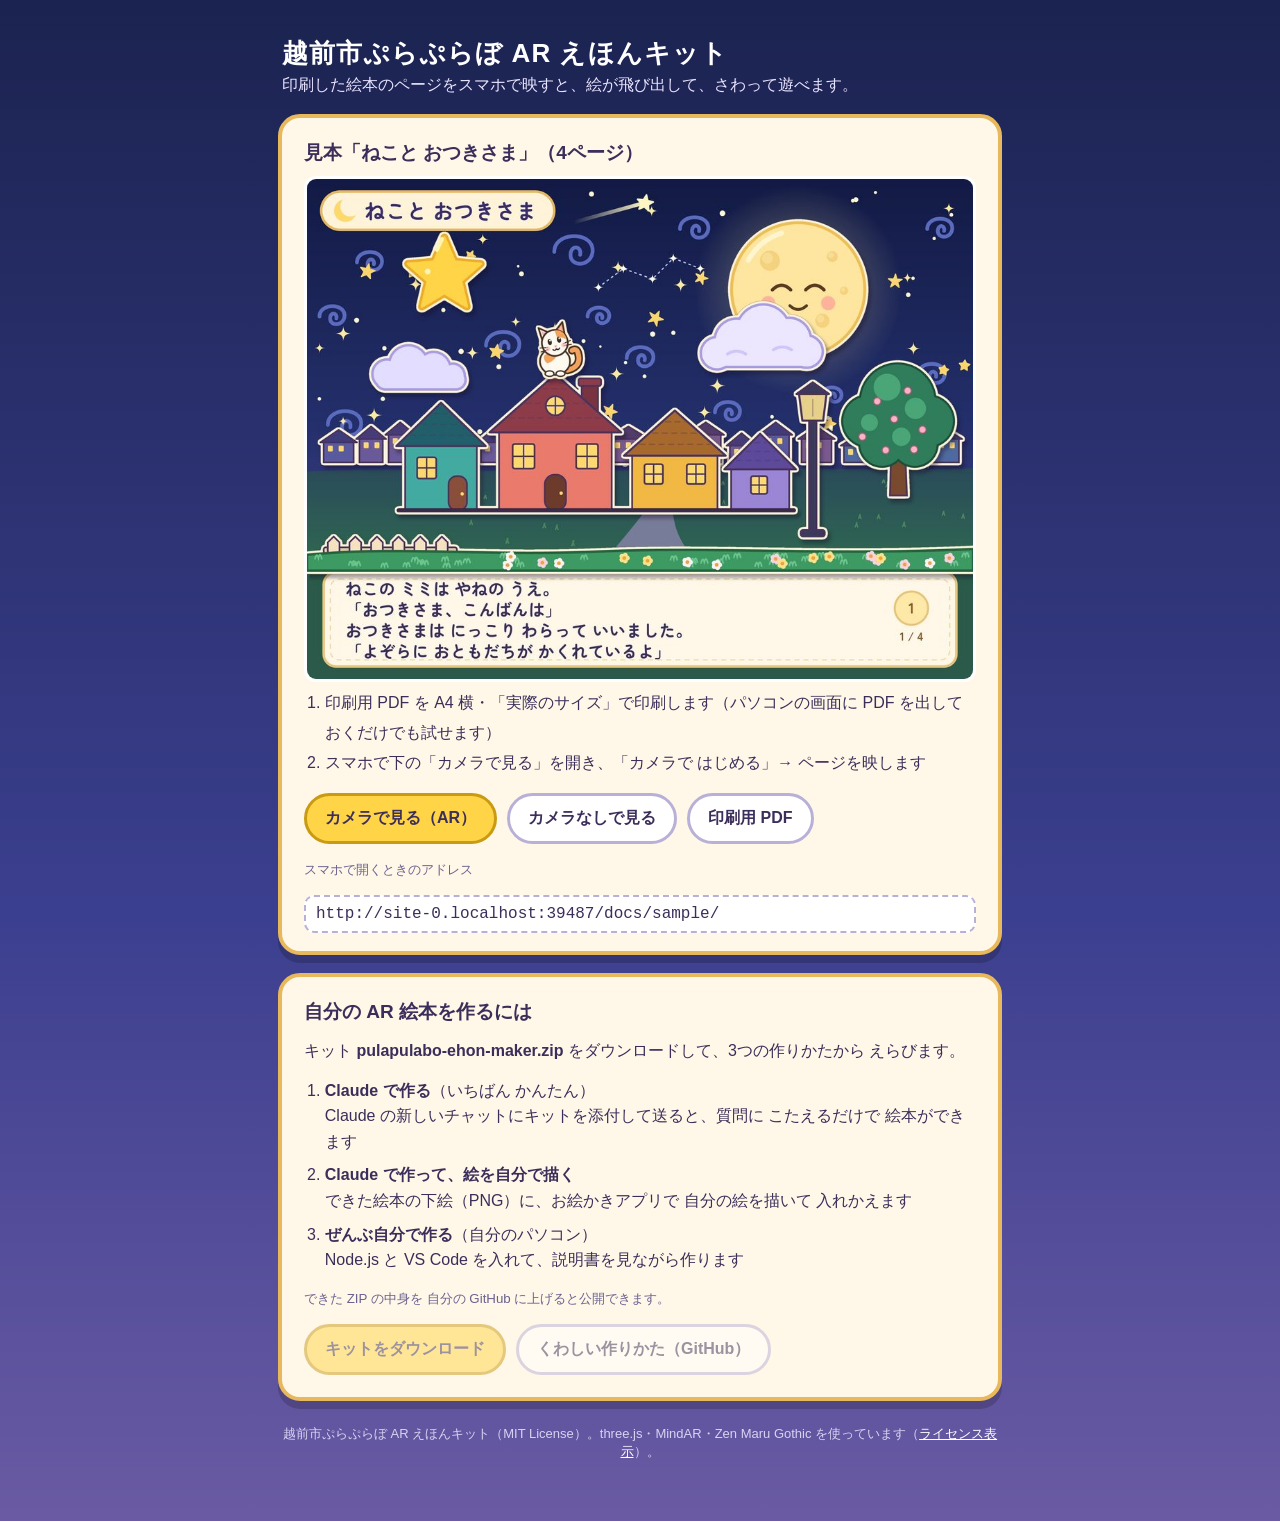
==== docs/index.html @ a93bc36b "Add files via upload" ====
<!DOCTYPE html>
<html lang="ja">
<head>
<meta charset="utf-8">
<meta name="viewport" content="width=device-width, initial-scale=1">
<title>越前市ぷらぷらぼ AR えほんキット — 見本「ねこと おつきさま」</title>
<style>
  :root { --ink:#3b2e5a; --cream:#fff8e8; --line:#e8b85c; --sky:#1b2350; }
  * { box-sizing:border-box; }
  body { margin:0; font-family:"Hiragino Maru Gothic ProN","Zen Maru Gothic","Yu Gothic",sans-serif; color:var(--ink);
         background:linear-gradient(#1b2350,#3b3f8f 60%,#6a5aa3); min-height:100vh; }
  main { max-width:760px; margin:0 auto; padding:28px 18px 60px; }
  .card { background:var(--cream); border:4px solid var(--line); border-radius:22px; padding:22px 22px 18px; margin:0 0 18px; box-shadow:0 8px 0 rgba(0,0,0,.18); }
  h1 { color:#fff; font-size:26px; margin:8px 4px 4px; letter-spacing:.04em; }
  .sub { color:#e9e4ff; margin:0 4px 18px; }
  h2 { font-size:19px; margin:0 0 10px; }
  img.page { width:100%; border-radius:12px; border:3px solid #fff; display:block; margin:6px 0 4px; }
  .btns { display:flex; flex-wrap:wrap; gap:10px; margin:14px 0 4px; }
  a.btn { display:inline-block; padding:12px 18px; border-radius:999px; background:#ffd447; color:var(--ink); font-weight:700; text-decoration:none; border:3px solid #c99a14; }
  a.btn.sub2 { background:#fff; border-color:#b9b0d8; }
  ol { padding-left:1.3em; margin:6px 0; line-height:1.9; }
  ol.ways li { margin:0 0 8px; line-height:1.6; }
  .url { font-family:ui-monospace,monospace; background:#fff; border:2px dashed #b9b0d8; border-radius:10px; padding:8px 10px; word-break:break-all; }
  small { color:#6b6290; }
  footer { color:#d8d2f2; font-size:13px; margin-top:24px; text-align:center; }
  footer a { color:#fff; }
</style>
</head>
<body>
<main>
  <h1>越前市ぷらぷらぼ AR えほんキット</h1>
  <p class="sub">印刷した絵本のページをスマホで映すと、絵が飛び出して、さわって遊べます。</p>

  <section class="card">
    <h2>見本「ねこと おつきさま」（4ページ）</h2>
    <img class="page" src="sample/print/demo-page1.jpg" alt="見本の 1ページめ">
    <ol>
      <li>印刷用 PDF を A4 横・「実際のサイズ」で印刷します（パソコンの画面に PDF を出しておくだけでも試せます）</li>
      <li>スマホで下の「カメラで見る」を開き、「カメラで はじめる」→ ページを映します</li>
    </ol>
    <div class="btns">
      <a class="btn" href="sample/">カメラで見る（AR）</a>
      <a class="btn sub2" href="sample/preview.html">カメラなしで見る</a>
      <a class="btn sub2" href="sample/print/sample-svg_A4.pdf">印刷用 PDF</a>
    </div>
    <p><small>スマホで開くときのアドレス</small></p>
    <div class="url" id="url">sample/</div>
  </section>

  <section class="card" id="make">
    <h2>自分の AR 絵本を作るには</h2>
    <p>キット <b>pulapulabo-ehon-maker.zip</b> をダウンロードして、3つの作りかたから えらびます。</p>
    <ol class="ways">
      <li><b>Claude で作る</b>（いちばん かんたん）<br>Claude の新しいチャットにキットを添付して送ると、質問に こたえるだけで 絵本ができます</li>
      <li><b>Claude で作って、絵を自分で描く</b><br>できた絵本の下絵（PNG）に、お絵かきアプリで 自分の絵を描いて 入れかえます</li>
      <li><b>ぜんぶ自分で作る</b>（自分のパソコン）<br>Node.js と VS Code を入れて、説明書を見ながら作ります</li>
    </ol>
    <p><small>できた ZIP の中身を 自分の GitHub に上げると公開できます。</small></p>
    <div class="btns">
      <a class="btn" id="dl" href="#">キットをダウンロード</a>
      <a class="btn sub2" id="repo" href="#">くわしい作りかた（GitHub）</a>
    </div>
  </section>

  <footer>越前市ぷらぷらぼ AR えほんキット（MIT License）。three.js・MindAR・Zen Maru Gothic を使っています（<a href="sample/THIRD_PARTY_LICENSES.txt">ライセンス表示</a>）。</footer>
</main>
<script>
  // address of the AR page, and links back to the GitHub repository (worked out from https://<owner>.github.io/<repo>/)
  var here = location.href.replace(/[^/]*$/, '');
  document.getElementById('url').textContent = here + 'sample/';
  var m = location.hostname.match(/^([^.]+)\.github\.io$/), repo = location.pathname.split('/')[1];
  if (m && repo) {
    var base = 'https://github.com/' + m[1] + '/' + repo;
    document.getElementById('repo').href = base + '#readme';
    document.getElementById('dl').href = base + '/raw/main/pulapulabo-ehon-maker.zip';
  } else {
    document.getElementById('make').querySelectorAll('a').forEach(function (a) { a.removeAttribute('href'); a.style.opacity = .5; });
  }
</script>
</body>
</html>
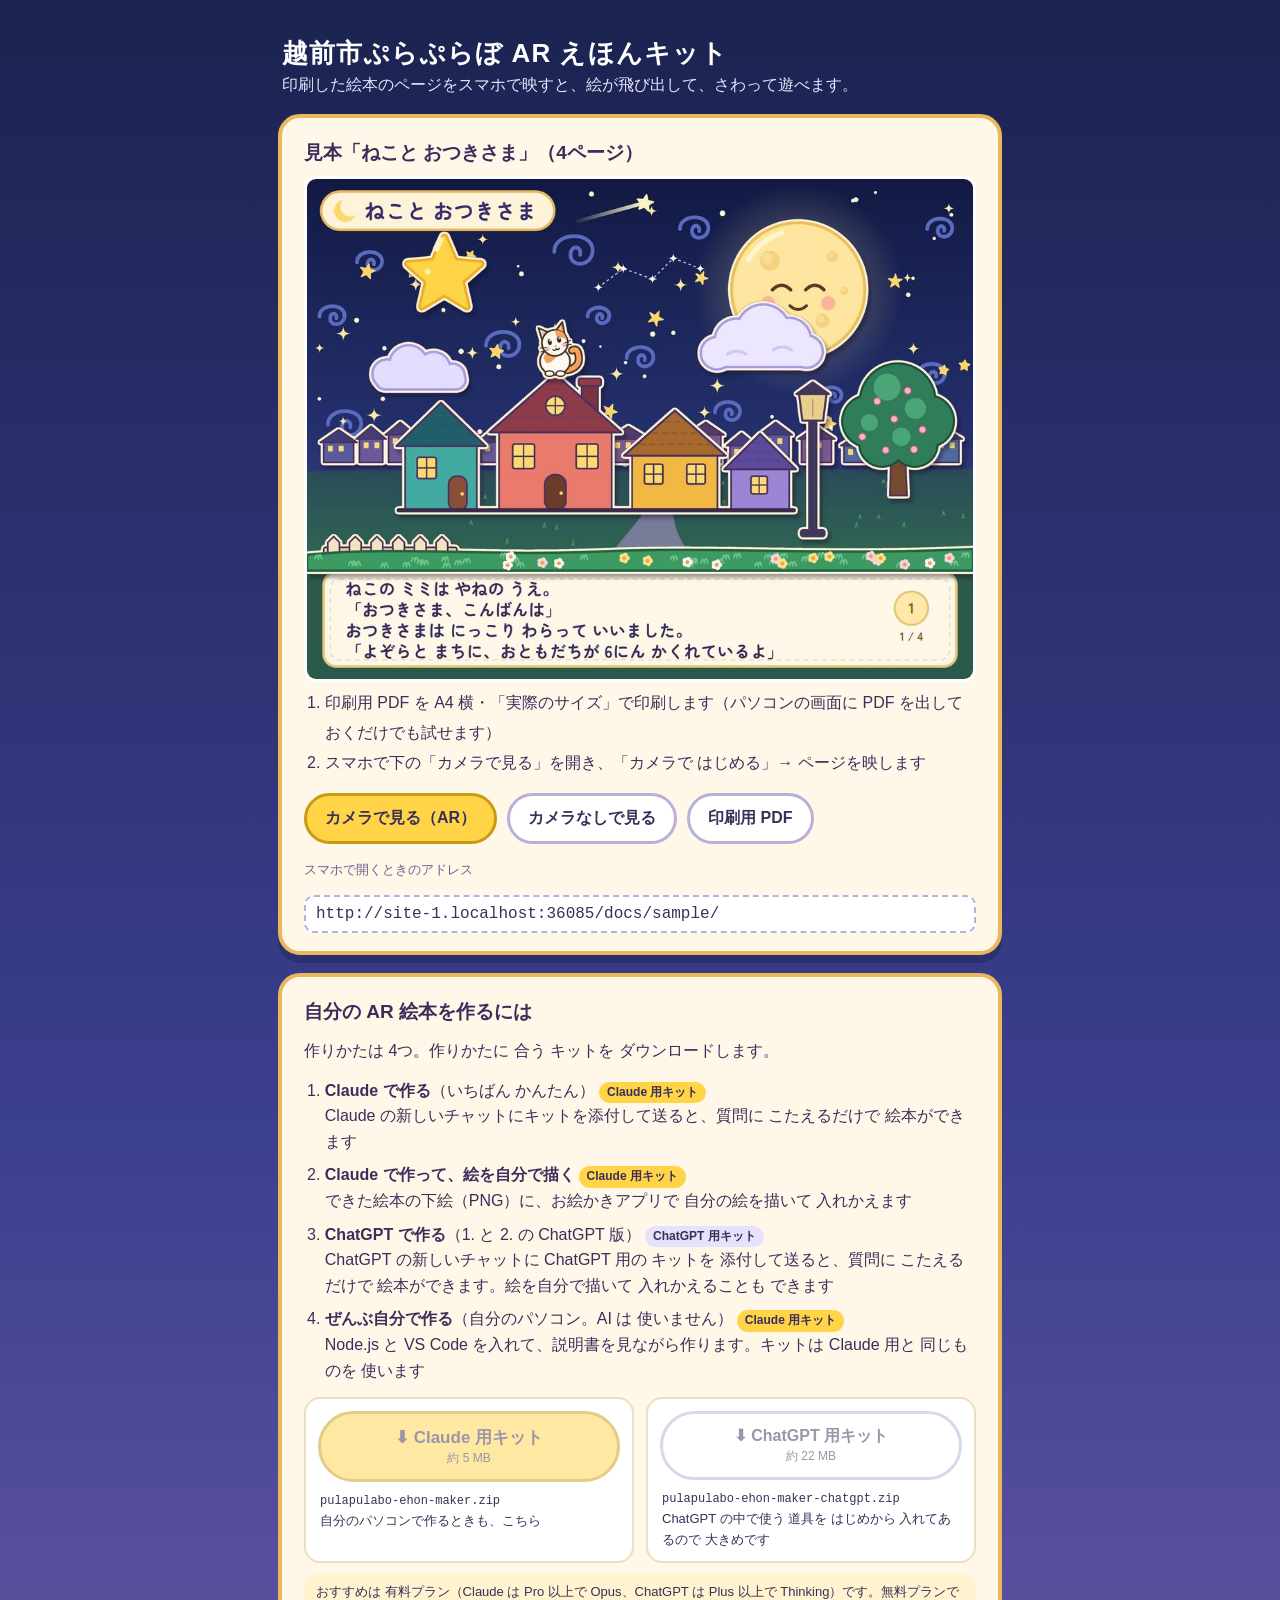
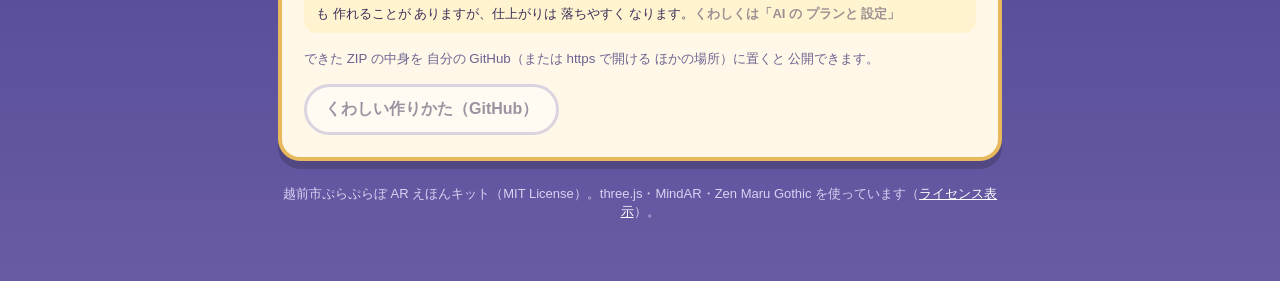
==== commit bdea7b4f: "Add files via upload" ====
--- a/docs/index.html
+++ b/docs/index.html
@@ -18,6 +18,20 @@
   .btns { display:flex; flex-wrap:wrap; gap:10px; margin:14px 0 4px; }
   a.btn { display:inline-block; padding:12px 18px; border-radius:999px; background:#ffd447; color:var(--ink); font-weight:700; text-decoration:none; border:3px solid #c99a14; }
   a.btn.sub2 { background:#fff; border-color:#b9b0d8; }
+  /* the two kits: Claude (the main one) and ChatGPT */
+  .dls { display:grid; grid-template-columns:1fr 1fr; gap:12px; margin:14px 0 6px; }
+  .dl { background:#fff; border:2px solid #eadfc4; border-radius:16px; padding:12px 12px 10px; }
+  .dl a.btn { display:block; text-align:center; }
+  .dl.main a.btn { font-size:17px; padding:12px 16px; }
+  .dl a.btn .size { display:block; font-size:12px; font-weight:400; margin-top:1px; }
+  .dl p { margin:8px 2px 0; font-size:13px; line-height:1.6; }
+  .dl code { font-family:ui-monospace,monospace; font-size:12px; word-break:break-all; }
+  ol.ways .which { display:inline-block; margin-left:4px; font-size:12px; font-weight:700; padding:1px 8px; border-radius:999px; background:#ffd447; }
+  ol.ways .which.gpt { background:#e7e2fb; }
+  /* which AI plan to use (the details are in the repository's README) */
+  .plan { background:#fff4cf; border-radius:12px; padding:8px 12px; margin:10px 0 6px; font-size:13px; line-height:1.7; }
+  .plan a { color:var(--ink); font-weight:700; }
+  @media (max-width:560px) { .dls { grid-template-columns:1fr; } }
   ol { padding-left:1.3em; margin:6px 0; line-height:1.9; }
   ol.ways li { margin:0 0 8px; line-height:1.6; }
   .url { font-family:ui-monospace,monospace; background:#fff; border:2px dashed #b9b0d8; border-radius:10px; padding:8px 10px; word-break:break-all; }
@@ -49,15 +63,26 @@
 
   <section class="card" id="make">
     <h2>自分の AR 絵本を作るには</h2>
-    <p>キット <b>pulapulabo-ehon-maker.zip</b> をダウンロードして、3つの作りかたから えらびます。</p>
+    <p>作りかたは 4つ。作りかたに 合う キットを ダウンロードします。</p>
     <ol class="ways">
-      <li><b>Claude で作る</b>（いちばん かんたん）<br>Claude の新しいチャットにキットを添付して送ると、質問に こたえるだけで 絵本ができます</li>
-      <li><b>Claude で作って、絵を自分で描く</b><br>できた絵本の下絵（PNG）に、お絵かきアプリで 自分の絵を描いて 入れかえます</li>
-      <li><b>ぜんぶ自分で作る</b>（自分のパソコン）<br>Node.js と VS Code を入れて、説明書を見ながら作ります</li>
+      <li><b>Claude で作る</b>（いちばん かんたん）<span class="which">Claude 用キット</span><br>Claude の新しいチャットにキットを添付して送ると、質問に こたえるだけで 絵本ができます</li>
+      <li><b>Claude で作って、絵を自分で描く</b><span class="which">Claude 用キット</span><br>できた絵本の下絵（PNG）に、お絵かきアプリで 自分の絵を描いて 入れかえます</li>
+      <li><b>ChatGPT で作る</b>（1. と 2. の ChatGPT 版）<span class="which gpt">ChatGPT 用キット</span><br>ChatGPT の新しいチャットに ChatGPT 用の キットを 添付して送ると、質問に こたえるだけで 絵本ができます。絵を自分で描いて 入れかえることも できます</li>
+      <li><b>ぜんぶ自分で作る</b>（自分のパソコン。AI は 使いません）<span class="which">Claude 用キット</span><br>Node.js と VS Code を入れて、説明書を見ながら作ります。キットは Claude 用と 同じものを 使います</li>
     </ol>
-    <p><small>できた ZIP の中身を 自分の GitHub に上げると公開できます。</small></p>
+    <div class="dls">
+      <div class="dl main">
+        <a class="btn" id="dl" href="#">⬇ Claude 用キット<span class="size">約 5 MB</span></a>
+        <p><code>pulapulabo-ehon-maker.zip</code><br>自分のパソコンで作るときも、こちら</p>
+      </div>
+      <div class="dl">
+        <a class="btn sub2" id="dlgpt" href="#">⬇ ChatGPT 用キット<span class="size">約 22 MB</span></a>
+        <p><code>pulapulabo-ehon-maker-chatgpt.zip</code><br>ChatGPT の中で使う 道具を はじめから 入れてあるので 大きめです</p>
+      </div>
+    </div>
+    <p class="plan">おすすめは 有料プラン（Claude は Pro 以上で Opus、ChatGPT は Plus 以上で Thinking）です。無料プランでも 作れることが ありますが、仕上がりは 落ちやすく なります。<a id="plan" href="#">くわしくは「AI の プランと 設定」</a></p>
+    <p><small>できた ZIP の中身を 自分の GitHub（または https で開ける ほかの場所）に置くと 公開できます。</small></p>
     <div class="btns">
-      <a class="btn" id="dl" href="#">キットをダウンロード</a>
       <a class="btn sub2" id="repo" href="#">くわしい作りかた（GitHub）</a>
     </div>
   </section>
@@ -72,7 +97,10 @@
   if (m && repo) {
     var base = 'https://github.com/' + m[1] + '/' + repo;
     document.getElementById('repo').href = base + '#readme';
+    document.getElementById('plan').href = base + '#ai-の-プランと-設定';   // the heading "AI の プランと 設定" in README.md
     document.getElementById('dl').href = base + '/raw/main/pulapulabo-ehon-maker.zip';
+    var gpt = document.getElementById('dlgpt');   // (in the repository, or — over 25 MB — on its Releases page)
+    if (gpt) gpt.href = base + '/raw/main/pulapulabo-ehon-maker-chatgpt.zip';
   } else {
     document.getElementById('make').querySelectorAll('a').forEach(function (a) { a.removeAttribute('href'); a.style.opacity = .5; });
   }
